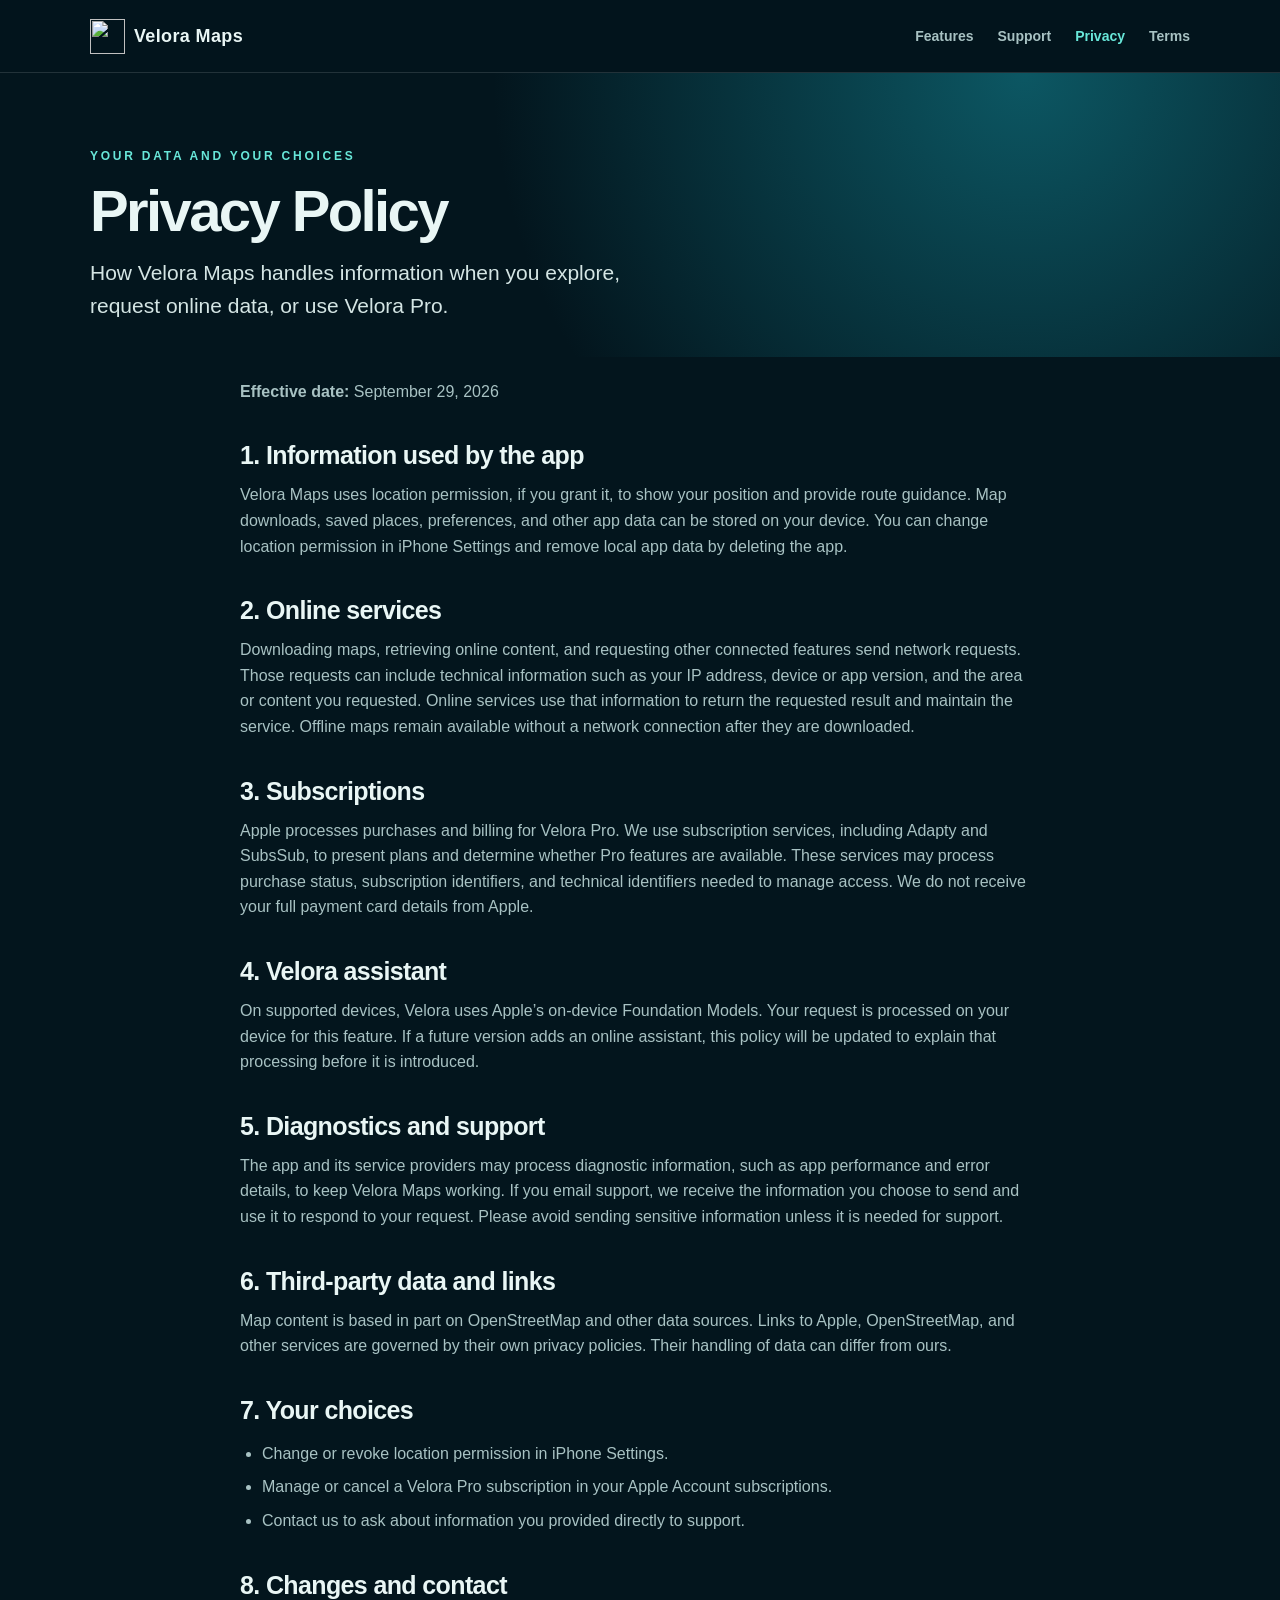
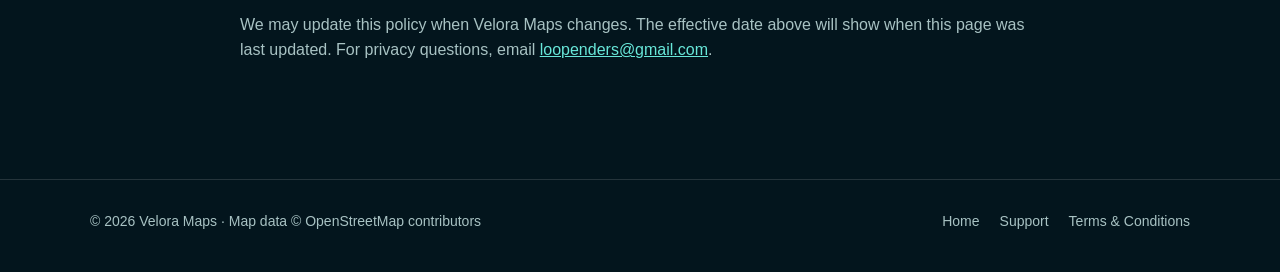
==== pp.html @ b78e84d9 "Add files via upload" ====
<!doctype html>
<html lang="en">
<head>
  <meta charset="utf-8">
  <meta name="viewport" content="width=device-width, initial-scale=1">
  <meta name="description" content="Privacy Policy for Velora Maps.">
  <title>Velora Maps — Privacy Policy</title>
  <link rel="icon" href="assets/velora-pin.png">
  <link rel="stylesheet" href="styles.css">
</head>
<body>
  <header class="site-header"><nav class="nav shell" aria-label="Main navigation"><a class="brand" href="index.html"><img src="assets/velora-pin.png" alt="">Velora Maps</a><div class="nav-links"><a href="index.html#features">Features</a><a href="support.html">Support</a><a href="pp.html" aria-current="page">Privacy</a><a href="terms.html">Terms</a></div></nav></header>
  <main>
    <div class="page-heading"><div class="shell"><p class="eyebrow">Your data and your choices</p><h1>Privacy Policy</h1><p class="lead">How Velora Maps handles information when you explore, request online data, or use Velora Pro.</p></div></div>
    <article class="prose shell">
      <p><strong>Effective date:</strong> September 29, 2026</p>
      <section><h2>1. Information used by the app</h2><p>Velora Maps uses location permission, if you grant it, to show your position and provide route guidance. Map downloads, saved places, preferences, and other app data can be stored on your device. You can change location permission in iPhone Settings and remove local app data by deleting the app.</p></section>
      <section><h2>2. Online services</h2><p>Downloading maps, retrieving online content, and requesting other connected features send network requests. Those requests can include technical information such as your IP address, device or app version, and the area or content you requested. Online services use that information to return the requested result and maintain the service. Offline maps remain available without a network connection after they are downloaded.</p></section>
      <section><h2>3. Subscriptions</h2><p>Apple processes purchases and billing for Velora Pro. We use subscription services, including Adapty and SubsSub, to present plans and determine whether Pro features are available. These services may process purchase status, subscription identifiers, and technical identifiers needed to manage access. We do not receive your full payment card details from Apple.</p></section>
      <section><h2>4. Velora assistant</h2><p>On supported devices, Velora uses Apple’s on-device Foundation Models. Your request is processed on your device for this feature. If a future version adds an online assistant, this policy will be updated to explain that processing before it is introduced.</p></section>
      <section><h2>5. Diagnostics and support</h2><p>The app and its service providers may process diagnostic information, such as app performance and error details, to keep Velora Maps working. If you email support, we receive the information you choose to send and use it to respond to your request. Please avoid sending sensitive information unless it is needed for support.</p></section>
      <section><h2>6. Third-party data and links</h2><p>Map content is based in part on OpenStreetMap and other data sources. Links to Apple, OpenStreetMap, and other services are governed by their own privacy policies. Their handling of data can differ from ours.</p></section>
      <section><h2>7. Your choices</h2><ul><li>Change or revoke location permission in iPhone Settings.</li><li>Manage or cancel a Velora Pro subscription in your Apple Account subscriptions.</li><li>Contact us to ask about information you provided directly to support.</li></ul></section>
      <section><h2>8. Changes and contact</h2><p>We may update this policy when Velora Maps changes. The effective date above will show when this page was last updated. For privacy questions, email <a href="mailto:loopenders@gmail.com?subject=Velora%20Maps%20Privacy">loopenders@gmail.com</a>.</p></section>
    </article>
  </main>
  <footer class="site-footer"><div class="footer-inner shell"><span>© 2026 Velora Maps · Map data © OpenStreetMap contributors</span><div class="footer-links"><a href="index.html">Home</a><a href="support.html">Support</a><a href="terms.html">Terms &amp; Conditions</a></div></div></footer>
</body>
</html>
---- styles.css ----
:root{color-scheme:dark;--ink:#03151d;--panel:#082b33;--line:#25505a;--mint:#68e7d9;--text:#e9f6f5;--muted:#a8c2c3}
*{box-sizing:border-box}
html{scroll-behavior:smooth}
body{margin:0;background:var(--ink);color:var(--text);font:16px/1.6 -apple-system,BlinkMacSystemFont,"Segoe UI",sans-serif}
a{color:var(--mint)}
a:focus-visible{outline:2px solid var(--mint);outline-offset:4px;border-radius:3px}
.shell{width:min(1100px,calc(100% - 40px));margin-inline:auto}
.site-header{position:sticky;top:0;z-index:10;background:#03151de8;border-bottom:1px solid #ffffff20;backdrop-filter:blur(18px)}
.nav{min-height:72px;display:flex;align-items:center;justify-content:space-between;gap:20px}
.brand{display:inline-flex;align-items:center;gap:9px;color:var(--text);text-decoration:none;font-size:18px;font-weight:800;letter-spacing:.02em;white-space:nowrap}
.brand img{width:35px;height:35px;object-fit:contain}
.nav-links{display:flex;gap:24px;flex-wrap:wrap}
.nav-links a{color:var(--muted);text-decoration:none;font-size:14px;font-weight:600}
.nav-links a:hover,.nav-links a[aria-current="page"]{color:var(--mint)}
.hero{position:relative;isolation:isolate;overflow:hidden;padding:100px 0 116px;background:linear-gradient(105deg,#041b22 14%,#063a42 70%,#0c5060)}
.hero:after{content:"";position:absolute;inset:0;z-index:-1;background:linear-gradient(90deg,#03151dec 0%,#03151da8 55%,#03151d50 100%),url("assets/velora-journey.jpg") right 48%/cover no-repeat;opacity:.92}
.hero-content{max-width:670px}
.eyebrow{text-transform:uppercase;letter-spacing:.23em;color:var(--mint);font-size:12px;font-weight:800}
h1,h2,h3,p{margin-top:0}
h1{font-size:clamp(42px,7vw,76px);line-height:1.06;letter-spacing:-.045em;margin-bottom:24px}
h2{font-size:clamp(26px,4vw,36px);line-height:1.2;letter-spacing:-.025em}
h3{font-size:19px;line-height:1.35}
.lead{font-size:clamp(18px,2.5vw,21px);color:#d4e5e4;max-width:600px}
.button{display:inline-flex;align-items:center;justify-content:center;min-height:50px;padding:10px 22px;border-radius:999px;background:var(--mint);color:#06282d;text-decoration:none;font-weight:750}
.button:hover{background:#a4fff3}
.button.secondary{background:#ffffff15;color:var(--text);border:1px solid #ffffff45}
.actions{display:flex;gap:12px;flex-wrap:wrap;margin-top:28px}
main{min-height:60vh}
.section{padding:72px 0}
.section+.section{border-top:1px solid #ffffff16}
.grid{display:grid;grid-template-columns:repeat(3,minmax(0,1fr));gap:16px}
.card{background:linear-gradient(145deg,#0a3038,#08242d);border:1px solid var(--line);border-radius:20px;padding:26px}
.card p:last-child,.prose p:last-child{margin-bottom:0}
.card h3{color:var(--mint);margin-bottom:10px}
.card p,.prose p,.faq p{color:var(--muted)}
.page-heading{padding:74px 0 34px;background:radial-gradient(circle at 80% 0,#0c5763 0,transparent 50%)}
.page-heading h1{font-size:clamp(38px,6vw,58px);margin:14px 0}
.page-heading .lead{margin:0}
.prose{max-width:800px;padding:22px 0 80px}
.prose section{margin:36px 0}
.prose h2{font-size:25px;color:var(--text);margin-bottom:12px}
.prose ul{color:var(--muted);padding-left:22px}
.prose li{margin:8px 0}
.faq{max-width:850px;padding:36px 0 70px}
.faq details{background:#0a2b33;border:1px solid var(--line);border-radius:16px;margin:12px 0;padding:18px 22px}
.faq summary{cursor:pointer;font-weight:700;font-size:18px}
.faq details p{margin:14px 0 0}
.callout{background:#0b3941;border:1px solid #3b827f;border-radius:20px;padding:28px;margin:20px 0 0}
.site-footer{border-top:1px solid #ffffff22;padding:30px 0 40px;color:var(--muted);font-size:14px}
.footer-inner{display:flex;justify-content:space-between;gap:20px;flex-wrap:wrap}
.footer-links{display:flex;gap:20px;flex-wrap:wrap}
.footer-links a{color:var(--muted);text-decoration:none}
.footer-links a:hover{color:var(--mint)}
@media(max-width:700px){.nav{padding:13px 0;align-items:flex-start;flex-direction:column;gap:8px}.nav-links{gap:16px}.hero{padding:82px 0 100px}.hero:after{background:linear-gradient(90deg,#03151de8,#03151d9c),url("assets/velora-journey.jpg") center/cover no-repeat}.grid{grid-template-columns:1fr}.section{padding:50px 0}.page-heading{padding:52px 0 20px}}
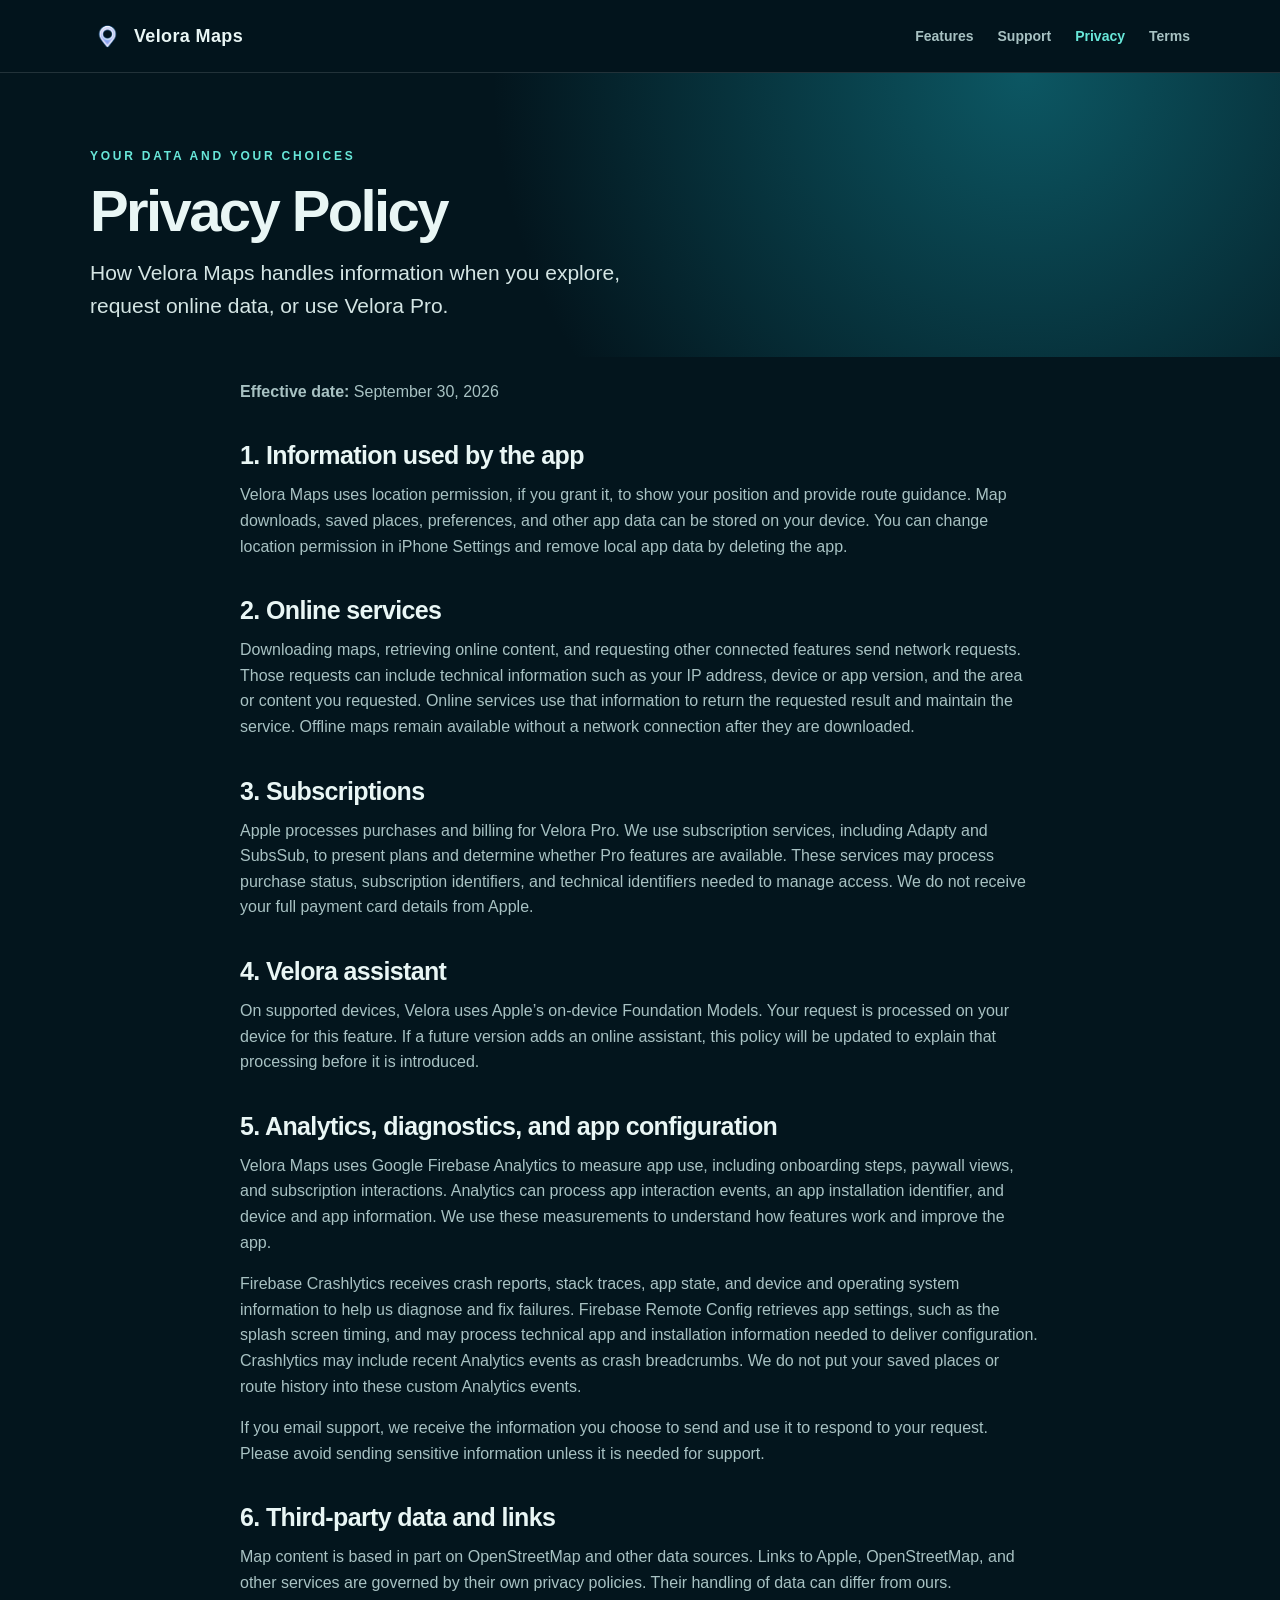
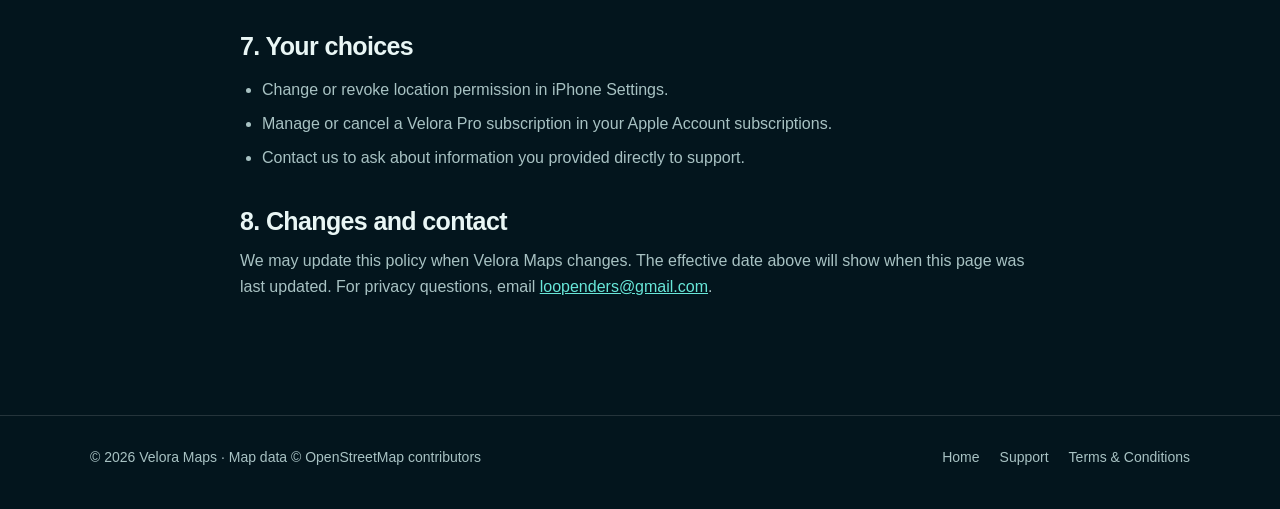
==== commit e8313dd4: "Disclose Firebase analytics and crash reporting" ====
--- a/pp.html
+++ b/pp.html
@@ -13,12 +13,12 @@
   <main>
     <div class="page-heading"><div class="shell"><p class="eyebrow">Your data and your choices</p><h1>Privacy Policy</h1><p class="lead">How Velora Maps handles information when you explore, request online data, or use Velora Pro.</p></div></div>
     <article class="prose shell">
-      <p><strong>Effective date:</strong> September 29, 2026</p>
+      <p><strong>Effective date:</strong> September 30, 2026</p>
       <section><h2>1. Information used by the app</h2><p>Velora Maps uses location permission, if you grant it, to show your position and provide route guidance. Map downloads, saved places, preferences, and other app data can be stored on your device. You can change location permission in iPhone Settings and remove local app data by deleting the app.</p></section>
       <section><h2>2. Online services</h2><p>Downloading maps, retrieving online content, and requesting other connected features send network requests. Those requests can include technical information such as your IP address, device or app version, and the area or content you requested. Online services use that information to return the requested result and maintain the service. Offline maps remain available without a network connection after they are downloaded.</p></section>
       <section><h2>3. Subscriptions</h2><p>Apple processes purchases and billing for Velora Pro. We use subscription services, including Adapty and SubsSub, to present plans and determine whether Pro features are available. These services may process purchase status, subscription identifiers, and technical identifiers needed to manage access. We do not receive your full payment card details from Apple.</p></section>
       <section><h2>4. Velora assistant</h2><p>On supported devices, Velora uses Apple’s on-device Foundation Models. Your request is processed on your device for this feature. If a future version adds an online assistant, this policy will be updated to explain that processing before it is introduced.</p></section>
-      <section><h2>5. Diagnostics and support</h2><p>The app and its service providers may process diagnostic information, such as app performance and error details, to keep Velora Maps working. If you email support, we receive the information you choose to send and use it to respond to your request. Please avoid sending sensitive information unless it is needed for support.</p></section>
+      <section><h2>5. Analytics, diagnostics, and app configuration</h2><p>Velora Maps uses Google Firebase Analytics to measure app use, including onboarding steps, paywall views, and subscription interactions. Analytics can process app interaction events, an app installation identifier, and device and app information. We use these measurements to understand how features work and improve the app.</p><p>Firebase Crashlytics receives crash reports, stack traces, app state, and device and operating system information to help us diagnose and fix failures. Firebase Remote Config retrieves app settings, such as the splash screen timing, and may process technical app and installation information needed to deliver configuration. Crashlytics may include recent Analytics events as crash breadcrumbs. We do not put your saved places or route history into these custom Analytics events.</p><p>If you email support, we receive the information you choose to send and use it to respond to your request. Please avoid sending sensitive information unless it is needed for support.</p></section>
       <section><h2>6. Third-party data and links</h2><p>Map content is based in part on OpenStreetMap and other data sources. Links to Apple, OpenStreetMap, and other services are governed by their own privacy policies. Their handling of data can differ from ours.</p></section>
       <section><h2>7. Your choices</h2><ul><li>Change or revoke location permission in iPhone Settings.</li><li>Manage or cancel a Velora Pro subscription in your Apple Account subscriptions.</li><li>Contact us to ask about information you provided directly to support.</li></ul></section>
       <section><h2>8. Changes and contact</h2><p>We may update this policy when Velora Maps changes. The effective date above will show when this page was last updated. For privacy questions, email <a href="mailto:loopenders@gmail.com?subject=Velora%20Maps%20Privacy">loopenders@gmail.com</a>.</p></section>
